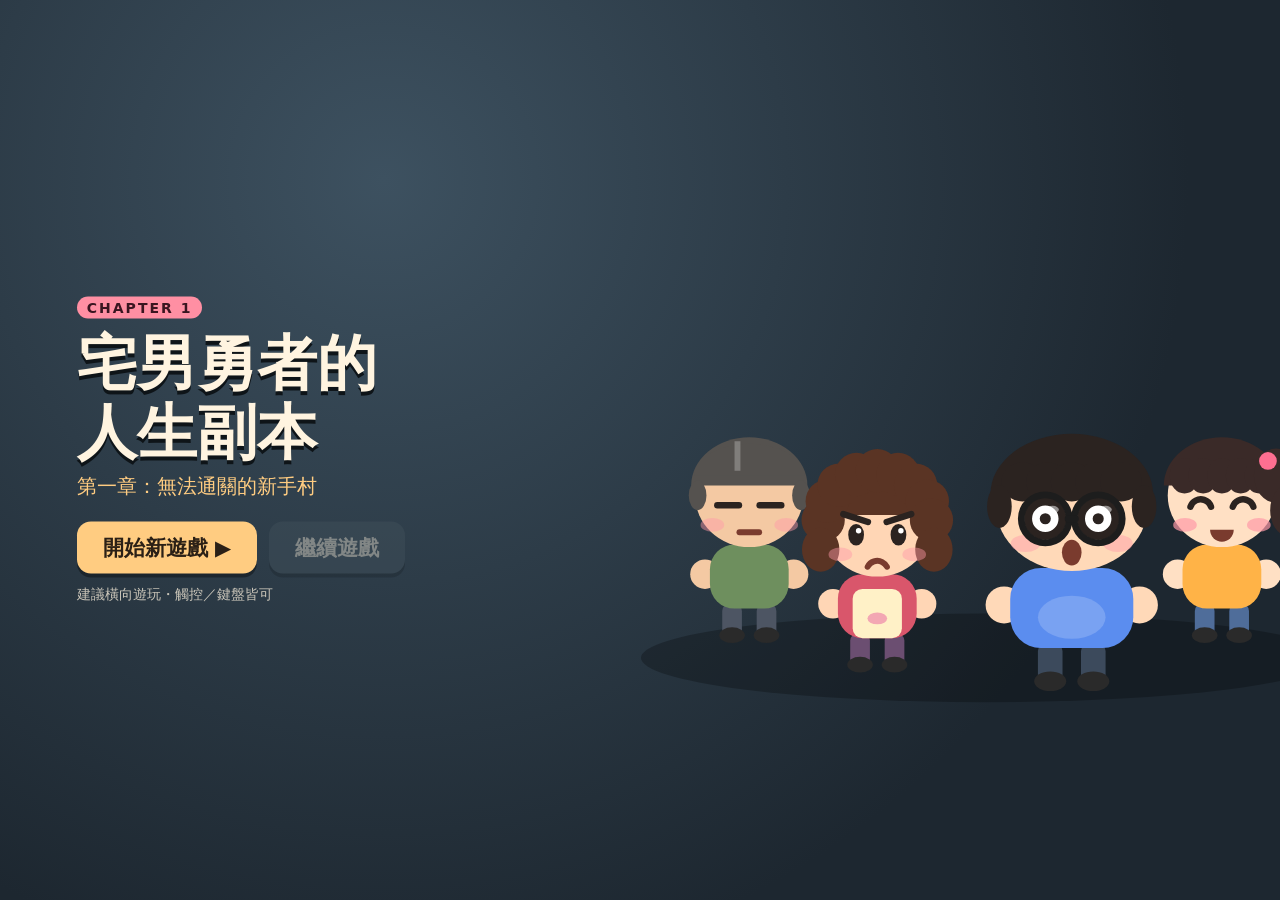
==== game/index.html @ a871e0fc "Add Chapter 1 landscape mobile RPG under game/ - Walkable living-room map with touch D-pad (hold/sli" ====
<!doctype html>
<html lang="zh-Hant">
<head>
<meta charset="utf-8">
<meta name="viewport" content="width=device-width,initial-scale=1,maximum-scale=1,user-scalable=no,viewport-fit=cover">
<meta name="apple-mobile-web-app-capable" content="yes">
<meta name="mobile-web-app-capable" content="yes">
<meta name="apple-mobile-web-app-status-bar-style" content="black-translucent">
<meta name="apple-mobile-web-app-title" content="宅男勇者">
<meta name="format-detection" content="telephone=no">
<meta name="theme-color" content="#1d2730">
<title>宅男勇者的人生副本｜第一章</title>
<link rel="stylesheet" href="style.css">
</head>
<body>
<div id="app">

  <!-- ===== 標題畫面 ===== -->
  <section id="title" class="screen active">
    <canvas id="titleArt" aria-hidden="true"></canvas>
    <div class="title-wrap">
      <div class="title-badge">CHAPTER 1</div>
      <h1>宅男勇者的<br>人生副本</h1>
      <p class="subtitle">第一章：無法通關的新手村</p>
      <div class="title-buttons">
        <button id="btnNew" class="btn primary" type="button">開始新遊戲 ▶</button>
        <button id="btnContinue" class="btn" type="button" disabled>繼續遊戲</button>
      </div>
      <p id="storageNote" class="note warn" hidden>⚠️ 這個瀏覽器目前無法存檔（可能是無痕模式），關掉頁面後進度會消失。</p>
      <p class="note">建議橫向遊玩・觸控／鍵盤皆可</p>
    </div>
  </section>

  <!-- ===== 遊戲畫面（客廳） ===== -->
  <section id="game" class="screen">
    <canvas id="view"></canvas>
    <div id="hud">
      <div id="objective"><span class="obj-label">任務</span><span id="objText"></span></div>
      <div class="hud-btns">
        <button id="btnBag" type="button" aria-label="回憶背包">🎒<span>背包</span></button>
        <button id="btnSave" type="button" aria-label="存檔">💾<span>存檔</span></button>
        <button id="btnSound" type="button" aria-label="音效開關">🔊</button>
        <button id="btnHome" type="button" aria-label="回到標題">🏠<span>標題</span></button>
      </div>
    </div>
    <div id="controls">
      <div id="dpad" aria-label="方向鍵">
        <div class="arm up" data-dir="up">▲</div>
        <div class="arm left" data-dir="left">◀</div>
        <div class="arm right" data-dir="right">▶</div>
        <div class="arm down" data-dir="down">▼</div>
        <div class="hub"></div>
      </div>
      <button id="btnA" type="button" aria-label="互動"><b>A</b><span id="aLabel">互動</span></button>
    </div>
  </section>

  <!-- ===== 超市畫面 ===== -->
  <section id="shop" class="screen">
    <div class="shop-sign">🛒 巷口超市</div>
    <div class="shelves">
      <div class="shelf"><span>🧴</span><span>🧴</span><span>🫙</span><span>🧴</span><span>🥫</span><span>🧴</span></div>
      <div class="shelf"><span>🥬</span><span>🌿</span><span>🧅</span><span>🥕</span><span>🌿</span><span>🧄</span></div>
      <div class="shelf"><span>🥚</span><span>🥚</span><span>🍮</span><span>🥛</span><span>🥚</span><span>🧈</span></div>
    </div>
    <canvas id="shopBro" aria-hidden="true"></canvas>
    <div id="shopHud">
      <div class="chips"><span class="chip" data-k="soy">醬油</span><span class="chip" data-k="scallion">蔥</span><span class="chip" data-k="egg">雞蛋</span></div>
      <div class="mood">媽媽心情 <b id="moodFace">😊</b></div>
    </div>
  </section>

  <!-- ===== 章節完成 ===== -->
  <section id="clear" class="screen scrollable">
    <div class="clear-wrap">
      <div class="clear-col">
        <div class="title-badge">CHAPTER 1 CLEAR</div>
        <h2>無法通關的新手村……<br>居然通關了！</h2>
        <ul id="clearStats" class="stats"></ul>
        <h3>成就</h3>
        <ul id="clearAch" class="ach"></ul>
      </div>
      <div class="clear-col teaser">
        <div class="next">NEXT CHAPTER</div>
        <h2>第二章<br>朋友就是外掛</h2>
        <p>哥哥的宅友們即將登場。據說他們每個人都身懷一項「完全派不上用場」的奇怪技能……</p>
        <p>而勇者的人生，正悄悄迎來一場重大的<b>「隊伍成員變更」</b>。</p>
        <p class="soon">敬請期待</p>
        <div class="title-buttons">
          <button id="btnClearTitle" class="btn primary" type="button">返回標題</button>
          <button id="btnClearRoam" class="btn" type="button">回客廳閒晃</button>
        </div>
      </div>
    </div>
  </section>

  <!-- ===== 對話（視覺小說式） ===== -->
  <div id="dialogLayer" hidden>
    <div id="choices" class="scrollable"></div>
    <div id="dialog">
      <canvas id="portrait" aria-hidden="true"></canvas>
      <div class="dlg-body">
        <div id="dlgName"></div>
        <div id="dlgText" class="scrollable"></div>
      </div>
      <div id="dlgNext">▼</div>
    </div>
  </div>

  <!-- 取得道具 -->
  <div id="itemGet" class="overlay" hidden>
    <div class="item-card">
      <div class="item-head">✨ 放入回憶背包 ✨</div>
      <div id="itemIcon" class="item-icon"></div>
      <div id="itemName" class="item-name"></div>
      <div id="itemDesc" class="item-desc"></div>
      <div class="tap">點一下繼續</div>
    </div>
  </div>

  <!-- 回憶背包 -->
  <div id="bag" class="overlay" hidden>
    <div class="panel">
      <div class="panel-head"><span>🎒 回憶背包</span><button id="btnBagClose" type="button" aria-label="關閉">✕</button></div>
      <ul id="bagList" class="scrollable"></ul>
    </div>
  </div>

  <!-- 確認框 -->
  <div id="confirm" class="overlay" hidden>
    <div class="panel small">
      <p id="confirmText"></p>
      <div class="row"><button id="confirmOk" class="btn primary" type="button">確定</button><button id="confirmCancel" class="btn" type="button">取消</button></div>
    </div>
  </div>

  <div id="card" hidden><div class="card-title"></div><div class="card-sub"></div></div>
  <div id="phone" hidden><div class="phone-app">💬 家族群組</div><div class="phone-from"></div><div class="phone-text"></div></div>
  <div id="toast" hidden></div>

  <!-- 直式提示 -->
  <div id="rotate">
    <div class="rotate-phone">📱</div>
    <p><b>請把手機轉成橫向</b></p>
    <p class="small">iPhone 若無法旋轉，請先在控制中心關閉「直向鎖定」</p>
    <button id="btnRotateOk" class="btn" type="button">先用直式繼續</button>
  </div>

  <div id="errorBar" hidden>
    <span class="msg"></span>
    <button id="btnErrTitle" type="button">回到標題</button>
    <button id="btnErrClose" type="button" aria-label="關閉">✕</button>
  </div>
</div>
<noscript><p style="color:#fff;padding:20px">需要開啟 JavaScript 才能遊玩。</p></noscript>
<script src="art.js"></script>
<script src="game.js"></script>
<script src="story.js"></script>
</body>
</html>
---- game/style.css ----
/* 宅男勇者的人生副本 — 第一章樣式（iPhone Safari 橫式優先） */
:root {
  --bg: #1d2730;
  --panel: #2f3d47;
  --ink: #fff4e0;
  --accent: #ffcc81;
  --accent-ink: #2b2016;
  --pink: #ff8fa3;
  --sl: env(safe-area-inset-left, 0px);
  --sr: env(safe-area-inset-right, 0px);
  --st: env(safe-area-inset-top, 0px);
  --sb: env(safe-area-inset-bottom, 0px);
  --pad: clamp(118px, 36vh, 168px);
  --abtn: clamp(70px, 23vh, 100px);
}
* { box-sizing: border-box; -webkit-tap-highlight-color: transparent; }
html, body {
  margin: 0; height: 100%; overflow: hidden; background: var(--bg); color: var(--ink);
  font-family: "PingFang TC", "Heiti TC", "Noto Sans TC", "Microsoft JhengHei", system-ui, sans-serif;
  -webkit-user-select: none; user-select: none; -webkit-touch-callout: none;
  -webkit-text-size-adjust: 100%; touch-action: manipulation; overscroll-behavior: none;
}
body { position: fixed; inset: 0; }
#app { position: absolute; left: 0; top: 0; width: 100%; height: var(--app-h, 100%); overflow: hidden; }
[hidden] { display: none !important; }
button { font: inherit; color: inherit; cursor: pointer; touch-action: manipulation; }

.screen { position: absolute; inset: 0; display: none; }
.screen.active { display: block; }

.btn {
  border: 0; border-radius: 14px; padding: 12px 26px; font-size: clamp(16px, 4.6vh, 21px); font-weight: 700;
  background: #44535d; color: var(--ink); box-shadow: 0 4px 0 rgba(0,0,0,.35); min-height: 48px;
}
.btn.primary { background: var(--accent); color: var(--accent-ink); }
.btn:active { transform: translateY(2px); box-shadow: 0 2px 0 rgba(0,0,0,.35); }
.btn:disabled { opacity: .4; }

/* ---------- 標題 ---------- */
#title { background: radial-gradient(circle at 30% 20%, #3d5160, #1d2730 70%); }
#titleArt { position: absolute; inset: 0; width: 100%; height: 100%; }
.title-wrap {
  position: absolute; top: 50%; transform: translateY(-50%);
  left: calc(6vw + var(--sl)); max-width: 54%; text-align: left;
}
.title-badge {
  display: inline-block; background: var(--pink); color: #3a1520; font-weight: 800; letter-spacing: 2px;
  font-size: clamp(11px, 3vh, 14px); padding: 3px 10px; border-radius: 999px;
}
h1 { font-size: clamp(30px, 11vh, 60px); line-height: 1.15; margin: 10px 0 6px; text-shadow: 0 4px 0 #0e1418; }
.subtitle { font-size: clamp(14px, 4.4vh, 20px); margin: 0 0 clamp(10px, 4vh, 22px); color: var(--accent); }
.title-buttons { display: flex; gap: 12px; flex-wrap: wrap; }
.note { font-size: clamp(11px, 3.2vh, 14px); opacity: .75; margin: 12px 0 0; }
.note.warn { color: #ffd08a; opacity: 1; }

/* ---------- 遊戲 ---------- */
#game { background: #141b21; }
#view { position: absolute; inset: 0; width: 100%; height: 100%; display: block; touch-action: none; }
#hud {
  position: absolute; top: 0; left: 0; right: 0; display: flex; justify-content: space-between; align-items: flex-start; gap: 8px;
  padding: calc(8px + var(--st)) calc(10px + var(--sr)) 0 calc(10px + var(--sl)); pointer-events: none;
}
#objective {
  pointer-events: auto; background: rgba(20,26,32,.82); border: 2px solid var(--accent); border-radius: 12px;
  padding: 5px 10px; font-size: clamp(12px, 3.6vh, 15px); line-height: 1.4; max-width: 46vw; white-space: pre-line;
}
.obj-label { display: inline-block; background: var(--accent); color: var(--accent-ink); font-weight: 800; border-radius: 6px; padding: 0 6px; margin-right: 6px; }
.hud-btns { display: flex; gap: 6px; pointer-events: auto; }
.hud-btns button {
  background: rgba(20,26,32,.82); border: 2px solid #56656f; border-radius: 12px; min-width: 44px; min-height: 44px;
  padding: 2px 8px; font-size: 18px; display: flex; flex-direction: column; align-items: center; justify-content: center; line-height: 1.1;
}
.hud-btns button span { font-size: 10px; opacity: .85; }

#controls { position: absolute; inset: 0; pointer-events: none; }
#dpad {
  position: absolute; left: calc(14px + var(--sl)); bottom: calc(12px + var(--sb)); width: var(--pad); height: var(--pad);
  pointer-events: auto; touch-action: none; border-radius: 50%; background: rgba(255,255,255,.08);
}
#dpad .arm {
  position: absolute; width: 36%; height: 36%; display: flex; align-items: center; justify-content: center;
  background: rgba(20,26,32,.75); border: 2px solid rgba(255,255,255,.35); color: rgba(255,255,255,.85);
  font-size: clamp(14px, 4vh, 20px); border-radius: 10px; pointer-events: none;
}
#dpad .up { left: 32%; top: 0; } #dpad .down { left: 32%; bottom: 0; }
#dpad .left { left: 0; top: 32%; } #dpad .right { right: 0; top: 32%; }
#dpad .hub { position: absolute; left: 36%; top: 36%; width: 28%; height: 28%; border-radius: 50%; background: rgba(20,26,32,.55); }
#dpad .arm.on { background: var(--accent); color: var(--accent-ink); border-color: #fff; }
#btnA {
  position: absolute; right: calc(20px + var(--sr)); bottom: calc(22px + var(--sb)); width: var(--abtn); height: var(--abtn);
  border-radius: 50%; border: 3px solid rgba(255,255,255,.5); background: rgba(255,143,163,.55); pointer-events: auto;
  display: flex; flex-direction: column; align-items: center; justify-content: center; touch-action: none; padding: 0;
}
#btnA b { font-size: clamp(22px, 7vh, 32px); line-height: 1; }
#btnA span { font-size: clamp(10px, 3vh, 13px); font-weight: 700; }
#btnA.ready { background: var(--pink); border-color: #fff; animation: pulse 1s infinite; }
#btnA:active { transform: scale(.94); }
@keyframes pulse { 50% { box-shadow: 0 0 0 8px rgba(255,143,163,.25); } }

/* ---------- 超市 ---------- */
#shop {
  background: linear-gradient(#e9f3f5 0 30%, #d8e6ea 30% 100%);
  color: #23323a;
}
.shop-sign {
  position: absolute; top: calc(8px + var(--st)); left: 50%; transform: translateX(-50%);
  background: #2f8f6a; color: #fff; font-weight: 800; padding: 4px 18px; border-radius: 10px; font-size: clamp(14px, 4.4vh, 20px);
  box-shadow: 0 3px 0 #1d5e45;
}
.shelves { position: absolute; left: 0; right: 0; top: 16%; padding: 0 calc(16px + var(--sr)) 0 calc(16px + var(--sl)); }
.shelf {
  display: flex; justify-content: space-around; font-size: clamp(20px, 7vh, 36px);
  border-bottom: 8px solid #a77b52; margin-bottom: 1.5vh; padding: 0 4%;
}
#shopBro { position: absolute; left: 50%; bottom: 36%; width: 120px; height: 120px; transform: translateX(-50%); }
#shopHud {
  position: absolute; top: calc(8px + var(--st)); left: calc(10px + var(--sl)); display: flex; flex-direction: column; gap: 6px;
}
.chips { display: flex; gap: 4px; }
.chip { background: #fff; border: 2px solid #9fb3ba; border-radius: 999px; padding: 1px 9px; font-size: clamp(11px, 3.4vh, 14px); }
.chip.done { background: #2f8f6a; color: #fff; border-color: #2f8f6a; }
.chip.done::before { content: '✔ '; }
.mood { font-size: clamp(11px, 3.4vh, 14px); background: #fff; border-radius: 10px; padding: 2px 9px; width: max-content; }
.mood b { font-size: 1.4em; vertical-align: middle; }

/* ---------- 章節完成 ---------- */
#clear { background: radial-gradient(circle at 70% 30%, #4a3a5c, #1d2730 70%); overflow-y: auto; -webkit-overflow-scrolling: touch; }
.clear-wrap {
  display: flex; gap: 20px; padding: calc(14px + var(--st)) calc(18px + var(--sr)) calc(18px + var(--sb)) calc(18px + var(--sl));
  min-height: 100%; align-items: center; justify-content: center; flex-wrap: wrap;
}
.clear-col { flex: 1 1 300px; max-width: 460px; }
.clear-col h2 { font-size: clamp(20px, 6vh, 30px); margin: 8px 0; line-height: 1.3; }
.clear-col h3 { margin: 10px 0 4px; font-size: 16px; color: var(--accent); }
.stats, .ach { list-style: none; margin: 0; padding: 0; font-size: clamp(13px, 3.8vh, 16px); line-height: 1.7; }
.ach li.locked { opacity: .5; }
.teaser { background: rgba(0,0,0,.3); border: 2px dashed var(--pink); border-radius: 16px; padding: 14px 18px; }
.teaser p { font-size: clamp(13px, 3.8vh, 16px); line-height: 1.6; margin: 6px 0; }
.next { color: var(--pink); font-weight: 800; letter-spacing: 3px; font-size: 13px; }
.soon { color: var(--accent); font-weight: 700; }

/* ---------- 對話 ---------- */
#dialogLayer {
  position: absolute; inset: 0; z-index: 30; display: flex; flex-direction: column; justify-content: flex-end; align-items: center;
  padding: 0 calc(12px + var(--sr)) calc(10px + var(--sb)) calc(12px + var(--sl));
  background: linear-gradient(transparent 55%, rgba(0,0,0,.25));
}
#dialog {
  position: relative; display: flex; gap: 10px; width: 100%; max-width: 920px;
  background: rgba(22,28,35,.94); border: 3px solid var(--accent); border-radius: 16px;
  padding: 10px 16px 10px 12px; min-height: clamp(96px, 30vh, 150px); max-height: 44vh;
}
#portrait {
  flex: none; width: clamp(76px, 26vh, 130px); height: clamp(76px, 26vh, 130px);
  margin-top: calc(-1 * clamp(28px, 10vh, 56px)); align-self: flex-start;
  background: radial-gradient(circle, #ffe9c7 0 58%, transparent 60%);
}
#dialog.no-portrait #portrait { display: none; }
.dlg-body { flex: 1; min-width: 0; display: flex; flex-direction: column; }
#dlgName {
  align-self: flex-start; background: var(--accent); color: var(--accent-ink); font-weight: 800; border-radius: 999px;
  padding: 1px 12px; font-size: clamp(12px, 3.8vh, 16px); margin-bottom: 4px;
}
#dlgName:empty { display: none; }
#dialog.narr #dlgText { color: #cfe3ff; font-style: normal; }
#dialog.sys { border-color: var(--pink); }
#dialog.sys #dlgName { background: var(--pink); color: #3a1520; }
#dlgText {
  font-size: clamp(15px, min(4.8vh, 4.6vw), 21px); line-height: 1.55; overflow-y: auto; white-space: pre-line;
  -webkit-overflow-scrolling: touch;
}
#dlgNext { position: absolute; right: 12px; bottom: 6px; color: var(--accent); animation: bounce .8s infinite; }
@keyframes bounce { 50% { transform: translateY(3px); } }
#choices {
  display: flex; flex-direction: column; align-items: stretch; gap: 6px; width: min(460px, 70vw); align-self: flex-end;
  margin: 0 0 8px; max-height: 50vh; overflow-y: auto;
}
#choices:empty { display: none; }
#choices button {
  text-align: left; border: 2px solid #fff; border-radius: 12px; background: rgba(43,32,22,.95); color: var(--ink);
  padding: 8px 14px; font-size: clamp(14px, 4.2vh, 18px); min-height: 44px; animation: slidein .2s ease-out both;
}
#choices button:active { background: var(--accent); color: var(--accent-ink); }
@keyframes slidein { from { transform: translateX(20px); opacity: 0; } }

/* ---------- 覆蓋層 ---------- */
.overlay { position: absolute; inset: 0; z-index: 40; background: rgba(0,0,0,.55); display: flex; align-items: center; justify-content: center; padding: 12px; }
.panel { background: var(--panel); border: 3px solid var(--accent); border-radius: 16px; width: min(560px, 92vw); max-height: 88%; display: flex; flex-direction: column; }
.panel.small { padding: 16px; width: min(420px, 90vw); }
.panel.small p { margin: 0 0 14px; font-size: 17px; line-height: 1.5; }
.panel .row { display: flex; gap: 10px; justify-content: flex-end; }
.panel-head { display: flex; justify-content: space-between; align-items: center; padding: 8px 12px; font-weight: 800; font-size: 18px; border-bottom: 2px solid #44535d; }
.panel-head button { background: none; border: 0; font-size: 22px; min-width: 44px; min-height: 40px; }
#bagList { list-style: none; margin: 0; padding: 8px 12px; overflow-y: auto; -webkit-overflow-scrolling: touch; }
#bagList li { display: flex; gap: 10px; padding: 8px 4px; border-bottom: 1px dashed #56656f; }
#bagList .ic { font-size: 30px; line-height: 1; }
#bagList b { display: block; color: var(--accent); }
#bagList small { display: block; font-size: 14px; line-height: 1.5; opacity: .9; white-space: pre-line; }
#bagList .empty { opacity: .7; justify-content: center; }

.item-card {
  background: linear-gradient(#fff8e8, #ffe7bf); color: #3a2a18; border-radius: 18px; border: 4px solid #fff;
  padding: 12px 20px; text-align: center; width: min(420px, 88vw); animation: pop .35s cubic-bezier(.2,1.6,.4,1) both;
  max-height: 92%; overflow-y: auto;
}
.item-head { font-weight: 800; color: #c0577a; font-size: 14px; }
.item-icon { font-size: clamp(36px, 14vh, 64px); line-height: 1.2; }
.item-name { font-size: clamp(17px, 5vh, 22px); font-weight: 800; }
.item-desc { font-size: clamp(13px, 3.8vh, 15px); line-height: 1.5; margin: 6px 0; white-space: pre-line; }
.tap { font-size: 12px; opacity: .6; }
@keyframes pop { from { transform: scale(.5); opacity: 0; } }

#card {
  position: absolute; inset: 0; z-index: 50; background: #0d1216; display: flex; flex-direction: column; align-items: center; justify-content: center;
  animation: fade 1.8s ease both; pointer-events: none;
}
.card-title { font-size: clamp(24px, 9vh, 44px); font-weight: 800; color: var(--accent); }
.card-sub { font-size: clamp(14px, 4.4vh, 20px); margin-top: 8px; }
@keyframes fade { 0% { opacity: 0; } 20%, 80% { opacity: 1; } 100% { opacity: 0; } }

#phone {
  position: absolute; z-index: 45; top: calc(8px + var(--st)); right: calc(12px + var(--sr)); width: min(320px, 60vw);
  background: #fff; color: #222; border-radius: 14px; padding: 8px 12px; box-shadow: 0 6px 18px rgba(0,0,0,.4);
  animation: drop .3s ease-out both; pointer-events: none;
}
.phone-app { font-size: 11px; color: #2f8f6a; font-weight: 700; }
.phone-from { font-weight: 800; font-size: 14px; }
.phone-text { font-size: clamp(13px, 3.8vh, 16px); line-height: 1.45; }
@keyframes drop { from { transform: translateY(-30px); opacity: 0; } }

#toast {
  position: absolute; z-index: 60; left: 50%; top: calc(56px + var(--st)); transform: translateX(-50%);
  background: rgba(20,26,32,.95); border: 2px solid var(--accent); border-radius: 999px; padding: 6px 16px;
  font-size: clamp(13px, 3.8vh, 16px); max-width: 90vw; text-align: center; pointer-events: none; animation: drop .25s ease-out both;
}

.shake { animation: shake .4s; }
@keyframes shake { 20% { transform: translate(-6px, 2px); } 40% { transform: translate(5px, -3px); } 60% { transform: translate(-4px, 1px); } 80% { transform: translate(3px, 2px); } }

/* ---------- 直式提示 ---------- */
#rotate {
  display: none; position: absolute; inset: 0; z-index: 80; background: rgba(13,18,22,.96);
  flex-direction: column; align-items: center; justify-content: center; text-align: center; padding: 24px; gap: 4px;
}
#rotate p { margin: 6px 0; font-size: 18px; }
#rotate .small { font-size: 13px; opacity: .75; }
.rotate-phone { font-size: 64px; animation: turn 2s ease-in-out infinite; }
@keyframes turn { 0%, 30% { transform: rotate(0); } 60%, 100% { transform: rotate(-90deg); } }
@media (orientation: portrait) and (hover: none) {
  #rotate:not(.dismissed) { display: flex; }
}

/* 直式時的版面微調 */
@media (orientation: portrait) {
  .title-wrap { left: 50%; transform: translate(-50%, -50%); max-width: 88%; text-align: center; top: 58%; }
  .title-buttons { justify-content: center; }
  #objective { max-width: 58vw; }
  .hud-btns button span { display: none; }
  #choices { width: 92vw; }
}
@media (max-height: 360px) {
  .hud-btns button span { display: none; }
}

#errorBar {
  position: absolute; z-index: 99; left: 0; right: 0; bottom: 0; background: #b3263a; color: #fff;
  padding: 10px calc(12px + var(--sr)) calc(10px + var(--sb)) calc(12px + var(--sl)); display: flex; gap: 10px; align-items: center; font-size: 14px;
}
#errorBar .msg { flex: 1; }
#errorBar button { background: #fff; color: #b3263a; border: 0; border-radius: 8px; padding: 6px 10px; font-weight: 700; min-height: 36px; }
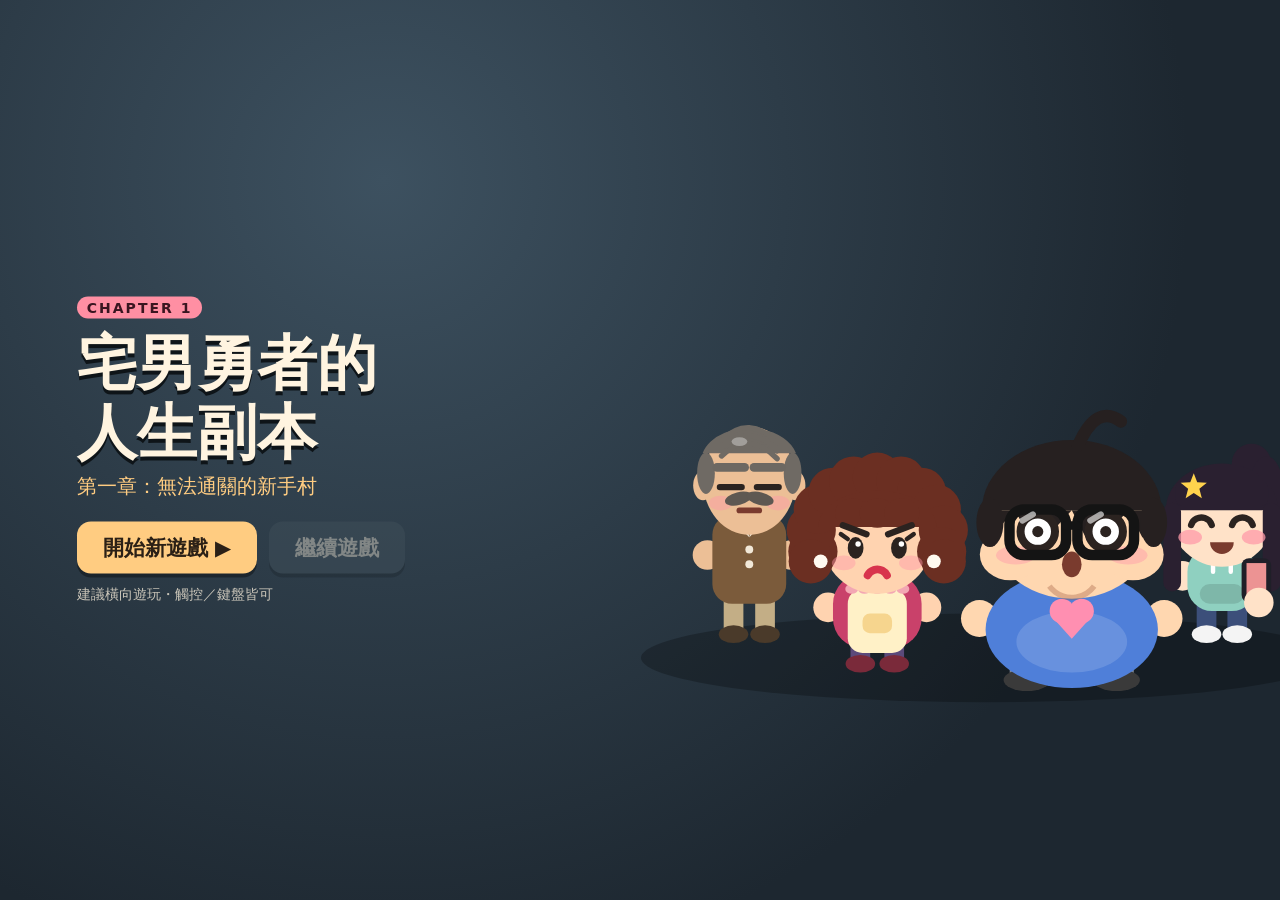
==== commit c9942136: "Round 2: distinct character designs and smoother touch controls Characters (art.js): each family mem" ====
--- a/game/index.html
+++ b/game/index.html
@@ -45,11 +45,13 @@
     </div>
     <div id="controls">
       <div id="dpad" aria-label="方向鍵">
-        <div class="arm up" data-dir="up">▲</div>
-        <div class="arm left" data-dir="left">◀</div>
-        <div class="arm right" data-dir="right">▶</div>
-        <div class="arm down" data-dir="down">▼</div>
-        <div class="hub"></div>
+        <div class="dpad-vis">
+          <div class="arm up" data-dir="up">▲</div>
+          <div class="arm left" data-dir="left">◀</div>
+          <div class="arm right" data-dir="right">▶</div>
+          <div class="arm down" data-dir="down">▼</div>
+          <div class="knob"></div>
+        </div>
       </div>
       <button id="btnA" type="button" aria-label="互動"><b>A</b><span id="aLabel">互動</span></button>
     </div>
--- a/game/style.css
+++ b/game/style.css
@@ -10,8 +10,8 @@
   --sr: env(safe-area-inset-right, 0px);
   --st: env(safe-area-inset-top, 0px);
   --sb: env(safe-area-inset-bottom, 0px);
-  --pad: clamp(118px, 36vh, 168px);
-  --abtn: clamp(70px, 23vh, 100px);
+  --pad: clamp(128px, 40vh, 178px);
+  --abtn: clamp(78px, 26vh, 108px);
 }
 * { box-sizing: border-box; -webkit-tap-highlight-color: transparent; }
 html, body {
@@ -67,34 +67,45 @@
 .obj-label { display: inline-block; background: var(--accent); color: var(--accent-ink); font-weight: 800; border-radius: 6px; padding: 0 6px; margin-right: 6px; }
 .hud-btns { display: flex; gap: 6px; pointer-events: auto; }
 .hud-btns button {
-  background: rgba(20,26,32,.82); border: 2px solid #56656f; border-radius: 12px; min-width: 44px; min-height: 44px;
+  background: rgba(20,26,32,.82); border: 2px solid #56656f; border-radius: 12px; min-width: 48px; min-height: 48px;
   padding: 2px 8px; font-size: 18px; display: flex; flex-direction: column; align-items: center; justify-content: center; line-height: 1.1;
 }
 .hud-btns button span { font-size: 10px; opacity: .85; }
 
 #controls { position: absolute; inset: 0; pointer-events: none; }
+/* 方向鍵：外層是加大的感應區，內層 .dpad-vis 是看得到的按鍵 */
 #dpad {
-  position: absolute; left: calc(14px + var(--sl)); bottom: calc(12px + var(--sb)); width: var(--pad); height: var(--pad);
-  pointer-events: auto; touch-action: none; border-radius: 50%; background: rgba(255,255,255,.08);
+  position: absolute; left: calc(var(--sl) - var(--pad) * 0.12); bottom: calc(var(--sb) - var(--pad) * 0.14);
+  width: calc(var(--pad) * 1.5); height: calc(var(--pad) * 1.5);
+  pointer-events: auto; touch-action: none; display: flex; align-items: center; justify-content: center;
+}
+#dpad .dpad-vis {
+  position: relative; width: var(--pad); height: var(--pad); border-radius: 50%;
+  background: rgba(255,255,255,.08); pointer-events: none;
 }
 #dpad .arm {
   position: absolute; width: 36%; height: 36%; display: flex; align-items: center; justify-content: center;
   background: rgba(20,26,32,.75); border: 2px solid rgba(255,255,255,.35); color: rgba(255,255,255,.85);
-  font-size: clamp(14px, 4vh, 20px); border-radius: 10px; pointer-events: none;
+  font-size: clamp(14px, 4vh, 20px); border-radius: 10px; pointer-events: none; transition: background .06s, transform .06s;
 }
 #dpad .up { left: 32%; top: 0; } #dpad .down { left: 32%; bottom: 0; }
 #dpad .left { left: 0; top: 32%; } #dpad .right { right: 0; top: 32%; }
-#dpad .hub { position: absolute; left: 36%; top: 36%; width: 28%; height: 28%; border-radius: 50%; background: rgba(20,26,32,.55); }
-#dpad .arm.on { background: var(--accent); color: var(--accent-ink); border-color: #fff; }
+#dpad .arm.on { background: var(--accent); color: var(--accent-ink); border-color: #fff; transform: scale(1.08); }
+#dpad .knob {
+  position: absolute; left: 36%; top: 36%; width: 28%; height: 28%; border-radius: 50%;
+  background: rgba(255,255,255,.28); border: 2px solid rgba(255,255,255,.5); pointer-events: none;
+}
+#dpad.active .knob { background: rgba(255,204,129,.85); }
 #btnA {
   position: absolute; right: calc(20px + var(--sr)); bottom: calc(22px + var(--sb)); width: var(--abtn); height: var(--abtn);
   border-radius: 50%; border: 3px solid rgba(255,255,255,.5); background: rgba(255,143,163,.55); pointer-events: auto;
   display: flex; flex-direction: column; align-items: center; justify-content: center; touch-action: none; padding: 0;
 }
+#btnA::before { content: ''; position: absolute; inset: -22px; border-radius: 50%; } /* 加大點擊範圍 */
+#btnA.pressed { transform: scale(.92); filter: brightness(1.15); }
 #btnA b { font-size: clamp(22px, 7vh, 32px); line-height: 1; }
 #btnA span { font-size: clamp(10px, 3vh, 13px); font-weight: 700; }
 #btnA.ready { background: var(--pink); border-color: #fff; animation: pulse 1s infinite; }
-#btnA:active { transform: scale(.94); }
 @keyframes pulse { 50% { box-shadow: 0 0 0 8px rgba(255,143,163,.25); } }
 
 /* ---------- 超市 ---------- */
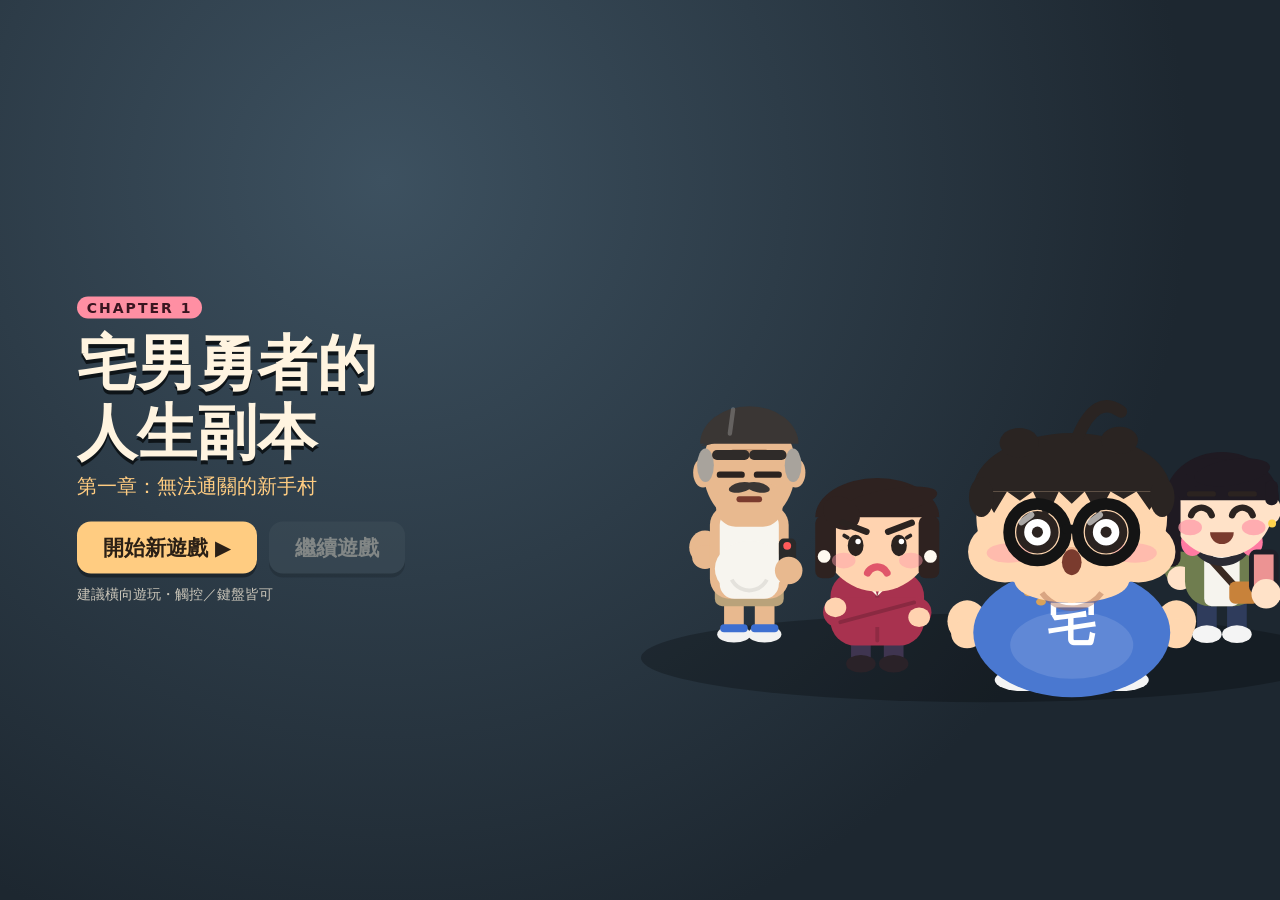
==== commit 9ce0b853: "Load optional hero asset adapter without changing controls" ====
--- a/game/index.html
+++ b/game/index.html
@@ -156,6 +156,7 @@
 </div>
 <noscript><p style="color:#fff;padding:20px">需要開啟 JavaScript 才能遊玩。</p></noscript>
 <script src="art.js"></script>
+<script src="hero-assets.js"></script>
 <script src="game.js"></script>
 <script src="story.js"></script>
 </body>
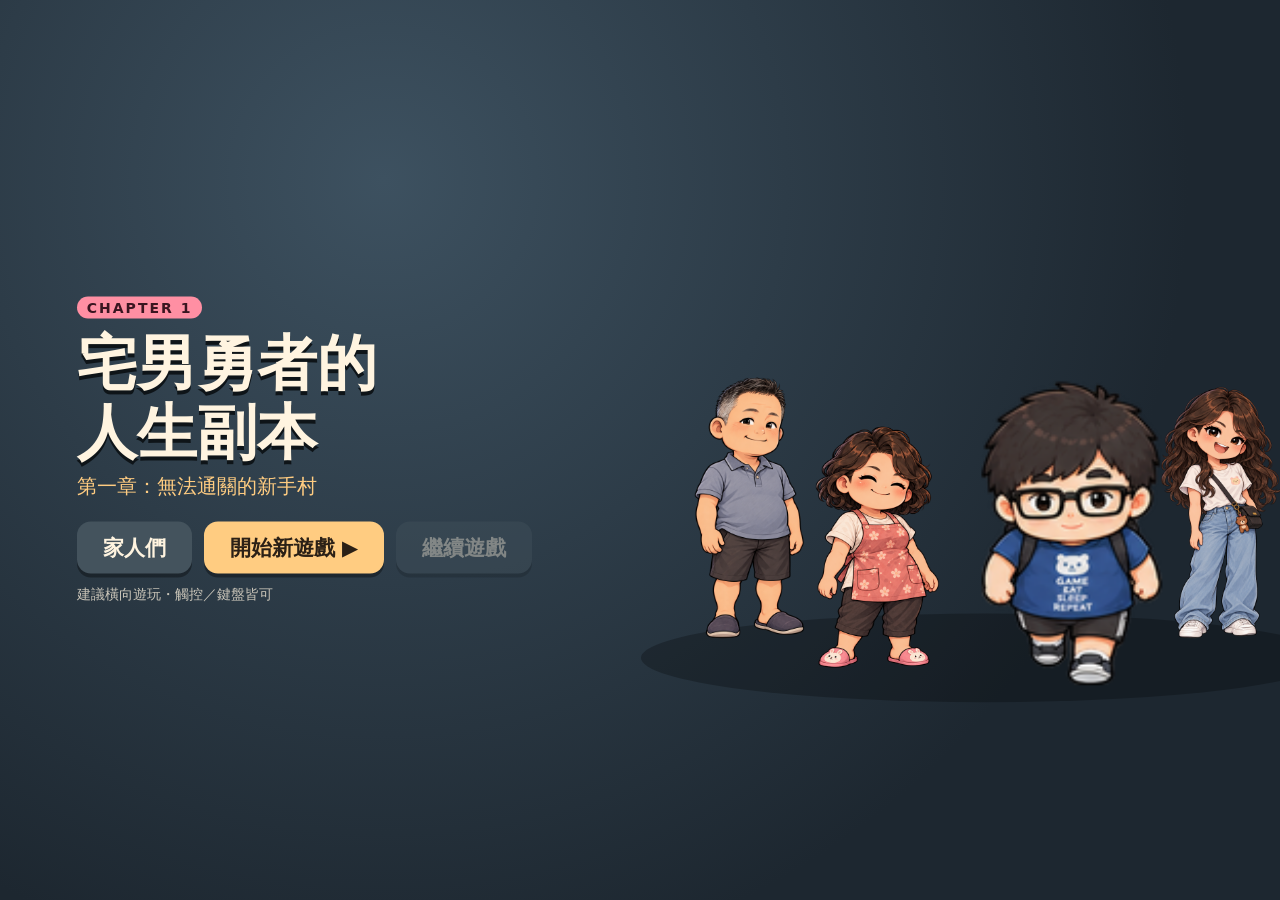
==== commit 2b9716ce: "Integrate approved family artwork and preserve mobile gameplay contracts" ====
--- a/game/index.html
+++ b/game/index.html
@@ -23,6 +23,7 @@
       <h1>宅男勇者的<br>人生副本</h1>
       <p class="subtitle">第一章：無法通關的新手村</p>
       <div class="title-buttons">
+        <button id="btnFamily" class="btn" type="button">家人們</button>
         <button id="btnNew" class="btn primary" type="button">開始新遊戲 ▶</button>
         <button id="btnContinue" class="btn" type="button" disabled>繼續遊戲</button>
       </div>
@@ -32,6 +33,11 @@
   </section>
 
   <!-- ===== 遊戲畫面（客廳） ===== -->
+  <section id="familyGallery" hidden role="dialog" aria-modal="true" aria-labelledby="familyHeading">
+    <header><h2 id="familyHeading">勇者的家人們</h2><button id="btnFamilyClose" class="btn" type="button">返回標題</button></header>
+    <div class="family-grid"></div>
+    <p>有人負責叮嚀，有人安靜陪伴。這一桌，都是勇者最重要的人。</p>
+  </section>
   <section id="game" class="screen">
     <canvas id="view"></canvas>
     <div id="hud">
@@ -157,6 +163,7 @@
 <noscript><p style="color:#fff;padding:20px">需要開啟 JavaScript 才能遊玩。</p></noscript>
 <script src="art.js"></script>
 <script src="hero-assets.js"></script>
+<script src="family-assets.js"></script>
 <script src="game.js"></script>
 <script src="story.js"></script>
 </body>
--- a/game/style.css
+++ b/game/style.css
@@ -54,6 +54,16 @@
 .note.warn { color: #ffd08a; opacity: 1; }
 
 /* ---------- 遊戲 ---------- */
+#familyGallery { position:absolute;inset:0;z-index:70;overflow:auto;background:#1d2730;padding:12px max(16px,var(--sl)); }
+#familyGallery header { display:flex;align-items:center;justify-content:space-between;gap:12px; }
+#familyGallery h2 { margin:0;font-size:clamp(18px,5vh,26px);color:var(--accent); }
+#familyGallery .btn { min-height:44px;padding:7px 18px;font-size:16px; }
+.family-grid { display:grid;grid-template-columns:repeat(4,minmax(0,1fr));gap:12px;margin-top:8px; }
+.family-grid figure { margin:0;text-align:center;background:linear-gradient(#344653,#293743);border:1px solid #657784;border-radius:14px;overflow:hidden; }
+.family-grid img { width:100%;height:clamp(125px,55vh,290px);object-fit:contain;display:block; }
+.family-grid figcaption { font-size:16px;font-weight:700;padding:4px; }
+#familyGallery p { margin:8px 0;font-size:13px;line-height:1.5;text-align:center;color:#d5e0e7; }
+@media (orientation:portrait) { .family-grid { grid-template-columns:repeat(2,minmax(0,1fr)); } .family-grid img { height:26vh; } }
 #game { background: #141b21; }
 #view { position: absolute; inset: 0; width: 100%; height: 100%; display: block; touch-action: none; }
 #hud {
@@ -82,6 +92,8 @@
 #dpad .dpad-vis {
   position: relative; width: var(--pad); height: var(--pad); border-radius: 50%;
   background: rgba(255,255,255,.08); pointer-events: none;
+  /* Keep the exact touch geometry; hide only the directional pad artwork. */
+  opacity: 0;
 }
 #dpad .arm {
   position: absolute; width: 36%; height: 36%; display: flex; align-items: center; justify-content: center;
